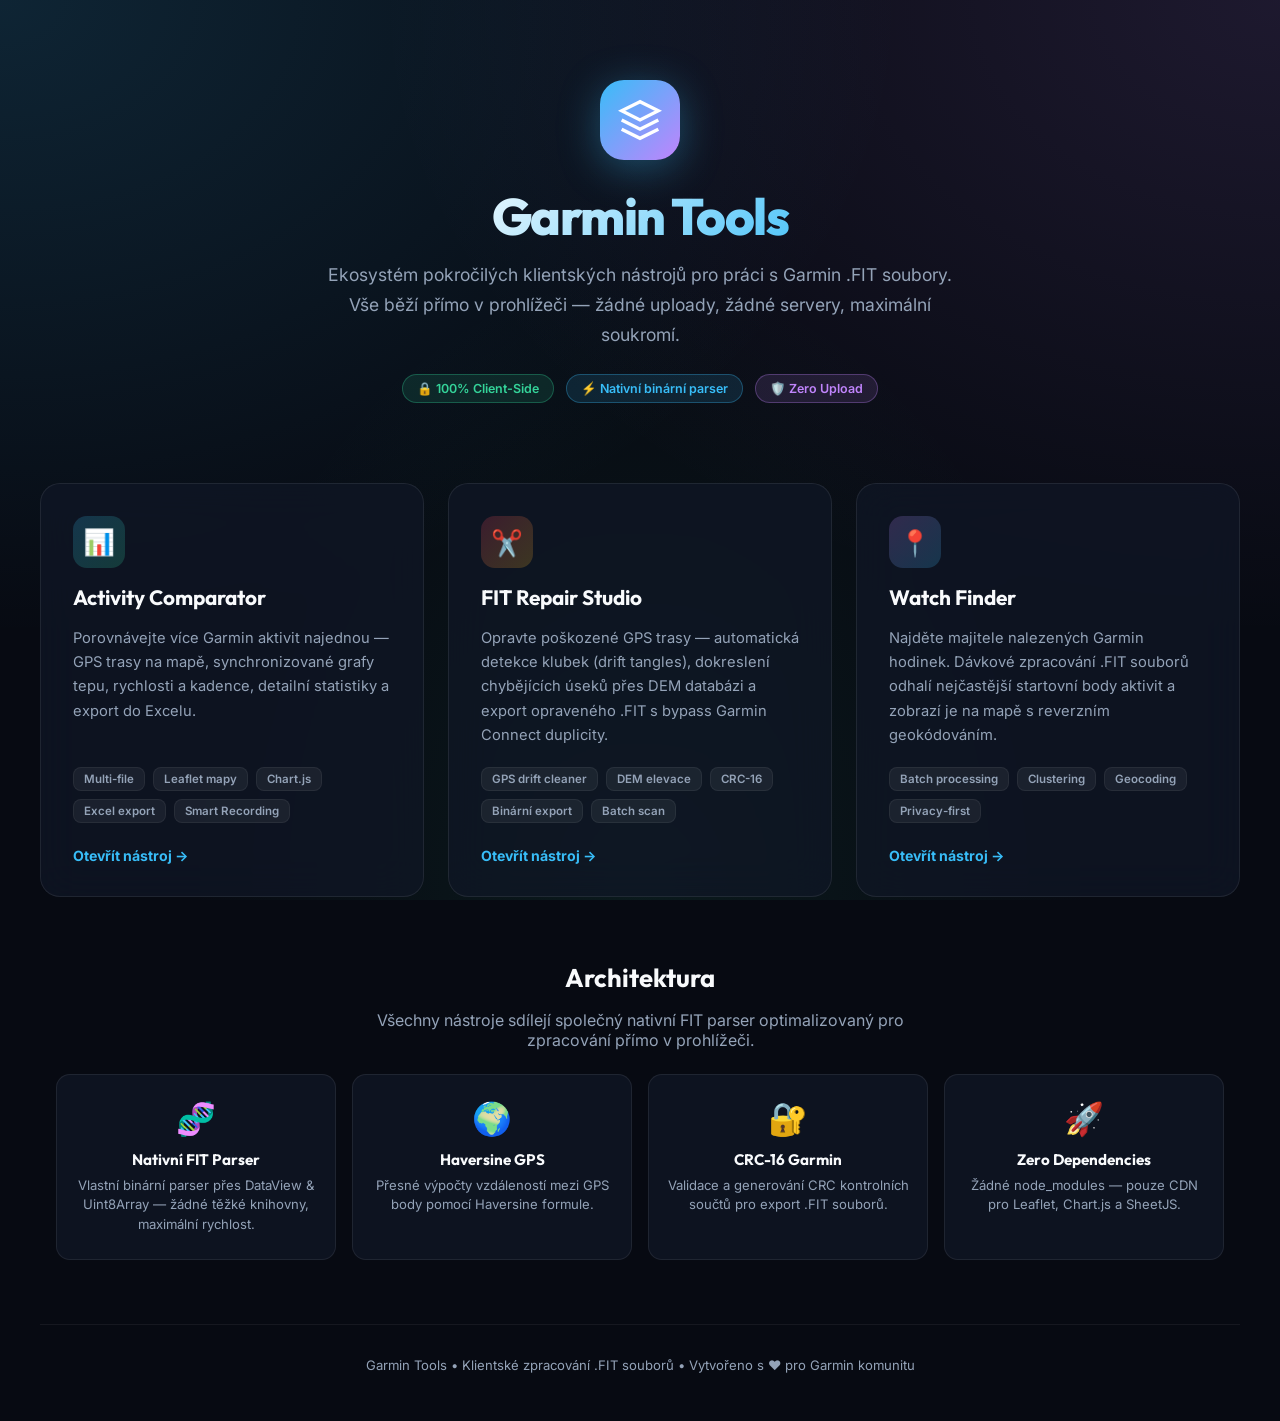
==== index.html @ b11eb636 "Initial commit: Consolidated Garmin Tools ecosystem" ====
<!DOCTYPE html>
<html lang="cs">
<head>
  <meta charset="UTF-8">
  <meta name="viewport" content="width=device-width, initial-scale=1.0">
  <title>Garmin Tools — Klientské nástroje pro .FIT soubory</title>
  <meta name="description" content="Garmin Tools: Ekosystém pokročilých klientských nástrojů pro práci s Garmin .FIT soubory. Porovnávání aktivit, oprava GPS tras, hledání majitele hodinek — vše 100% v prohlížeči.">

  <!-- Google Fonts: Inter & Outfit -->
  <link rel="preconnect" href="https://fonts.googleapis.com">
  <link rel="preconnect" href="https://fonts.gstatic.com" crossorigin>
  <link href="https://fonts.googleapis.com/css2?family=Inter:wght@300;400;500;600;700;800&family=Outfit:wght@400;600;700;800&display=swap" rel="stylesheet">

  <style>
    :root {
      --bg-dark: #070a12;
      --card-bg: rgba(17, 24, 39, 0.7);
      --card-border: rgba(255, 255, 255, 0.08);
      --card-border-hover: rgba(56, 189, 248, 0.4);
      --text-main: #f8fafc;
      --text-muted: #94a3b8;
      --primary: #38bdf8;
      --accent-green: #34d399;
      --accent-purple: #c084fc;
      --accent-rose: #f43f5e;
      --accent-amber: #fbbf24;
      --radius: 20px;
    }

    * { box-sizing: border-box; margin: 0; padding: 0; }

    body {
      font-family: 'Inter', -apple-system, BlinkMacSystemFont, sans-serif;
      background-color: var(--bg-dark);
      background-image:
        radial-gradient(at 0% 0%, rgba(56, 189, 248, 0.15) 0px, transparent 50%),
        radial-gradient(at 100% 0%, rgba(192, 132, 252, 0.12) 0px, transparent 50%),
        radial-gradient(at 50% 100%, rgba(52, 211, 153, 0.08) 0px, transparent 50%);
      background-attachment: fixed;
      color: var(--text-main);
      min-height: 100vh;
      display: flex;
      flex-direction: column;
      align-items: center;
      padding: 2rem 1rem;
      -webkit-font-smoothing: antialiased;
    }

    h1, h2, h3, h4 { font-family: 'Outfit', sans-serif; }

    .container {
      width: 100%;
      max-width: 1200px;
      display: flex;
      flex-direction: column;
      gap: 3rem;
    }

    /* === HERO === */
    .hero {
      text-align: center;
      padding: 3rem 1rem 2rem;
      animation: fadeInUp 0.6s ease-out;
    }

    .hero-logo {
      width: 80px;
      height: 80px;
      margin: 0 auto 1.5rem;
      background: linear-gradient(135deg, var(--primary), var(--accent-purple));
      border-radius: 24px;
      display: flex;
      align-items: center;
      justify-content: center;
      box-shadow: 0 8px 40px rgba(56, 189, 248, 0.35);
      animation: pulse-glow 3s ease-in-out infinite;
    }

    .hero-logo svg {
      width: 44px;
      height: 44px;
      fill: none;
      stroke: white;
      stroke-width: 1.8;
    }

    .hero h1 {
      font-size: clamp(2rem, 5vw, 3.2rem);
      font-weight: 800;
      letter-spacing: -0.03em;
      background: linear-gradient(135deg, #ffffff 30%, var(--primary) 70%, var(--accent-purple) 100%);
      -webkit-background-clip: text;
      -webkit-text-fill-color: transparent;
      background-clip: text;
      margin-bottom: 0.75rem;
    }

    .hero p {
      font-size: 1.1rem;
      color: var(--text-muted);
      max-width: 640px;
      margin: 0 auto;
      line-height: 1.7;
    }

    /* === BADGES === */
    .badges {
      display: flex;
      justify-content: center;
      gap: 0.75rem;
      flex-wrap: wrap;
      margin-top: 1.5rem;
    }

    .badge {
      font-size: 0.78rem;
      font-weight: 600;
      padding: 6px 14px;
      border-radius: 20px;
      display: inline-flex;
      align-items: center;
      gap: 6px;
      border: 1px solid;
    }

    .badge-green {
      background: rgba(52, 211, 153, 0.12);
      color: var(--accent-green);
      border-color: rgba(52, 211, 153, 0.3);
    }

    .badge-blue {
      background: rgba(56, 189, 248, 0.12);
      color: var(--primary);
      border-color: rgba(56, 189, 248, 0.3);
    }

    .badge-purple {
      background: rgba(192, 132, 252, 0.12);
      color: var(--accent-purple);
      border-color: rgba(192, 132, 252, 0.3);
    }

    /* === TOOL CARDS === */
    .tools-grid {
      display: grid;
      grid-template-columns: repeat(auto-fit, minmax(340px, 1fr));
      gap: 1.5rem;
    }

    .tool-card {
      position: relative;
      background: var(--card-bg);
      backdrop-filter: blur(20px);
      -webkit-backdrop-filter: blur(20px);
      border: 1px solid var(--card-border);
      border-radius: var(--radius);
      padding: 2rem;
      text-decoration: none;
      color: var(--text-main);
      transition: all 0.35s cubic-bezier(0.4, 0, 0.2, 1);
      overflow: hidden;
      display: flex;
      flex-direction: column;
      gap: 1rem;
      animation: fadeInUp 0.6s ease-out backwards;
    }

    .tool-card:nth-child(1) { animation-delay: 0.1s; }
    .tool-card:nth-child(2) { animation-delay: 0.2s; }
    .tool-card:nth-child(3) { animation-delay: 0.3s; }

    .tool-card::before {
      content: '';
      position: absolute;
      top: 0;
      left: 0;
      right: 0;
      height: 3px;
      border-radius: var(--radius) var(--radius) 0 0;
      opacity: 0;
      transition: opacity 0.35s ease;
    }

    .tool-card:hover {
      border-color: var(--card-border-hover);
      transform: translateY(-6px);
      box-shadow: 0 20px 60px rgba(0, 0, 0, 0.4);
    }

    .tool-card:hover::before {
      opacity: 1;
    }

    .tool-card.comparator::before { background: linear-gradient(90deg, var(--primary), var(--accent-green)); }
    .tool-card.repair::before { background: linear-gradient(90deg, var(--accent-rose), var(--accent-amber)); }
    .tool-card.finder::before { background: linear-gradient(90deg, var(--accent-purple), var(--primary)); }

    .tool-icon {
      width: 52px;
      height: 52px;
      border-radius: 14px;
      display: flex;
      align-items: center;
      justify-content: center;
      font-size: 1.6rem;
    }

    .tool-icon.comparator { background: linear-gradient(135deg, rgba(56, 189, 248, 0.2), rgba(52, 211, 153, 0.2)); }
    .tool-icon.repair { background: linear-gradient(135deg, rgba(244, 63, 94, 0.2), rgba(251, 191, 36, 0.2)); }
    .tool-icon.finder { background: linear-gradient(135deg, rgba(192, 132, 252, 0.2), rgba(56, 189, 248, 0.2)); }

    .tool-card h3 {
      font-size: 1.3rem;
      font-weight: 700;
    }

    .tool-card p {
      font-size: 0.92rem;
      color: var(--text-muted);
      line-height: 1.65;
      flex: 1;
    }

    .tool-features {
      display: flex;
      flex-wrap: wrap;
      gap: 0.5rem;
      margin-top: 0.25rem;
    }

    .feature-tag {
      font-size: 0.72rem;
      font-weight: 600;
      padding: 4px 10px;
      border-radius: 8px;
      background: rgba(255, 255, 255, 0.06);
      color: var(--text-muted);
      border: 1px solid rgba(255, 255, 255, 0.06);
    }

    .tool-cta {
      display: inline-flex;
      align-items: center;
      gap: 0.5rem;
      font-size: 0.88rem;
      font-weight: 700;
      color: var(--primary);
      margin-top: 0.5rem;
      transition: gap 0.2s ease;
    }

    .tool-card:hover .tool-cta {
      gap: 0.85rem;
    }

    /* === ARCHITECTURE SECTION === */
    .arch-section {
      text-align: center;
      padding: 1rem;
    }

    .arch-section h2 {
      font-size: 1.6rem;
      font-weight: 700;
      margin-bottom: 1rem;
    }

    .arch-grid {
      display: grid;
      grid-template-columns: repeat(auto-fit, minmax(200px, 1fr));
      gap: 1rem;
      margin-top: 1.5rem;
    }

    .arch-item {
      background: var(--card-bg);
      border: 1px solid var(--card-border);
      border-radius: 14px;
      padding: 1.5rem 1rem;
      text-align: center;
    }

    .arch-item .arch-icon {
      font-size: 2rem;
      margin-bottom: 0.75rem;
    }

    .arch-item h4 {
      font-size: 0.95rem;
      font-weight: 700;
      margin-bottom: 0.4rem;
    }

    .arch-item p {
      font-size: 0.82rem;
      color: var(--text-muted);
      line-height: 1.5;
    }

    /* === FOOTER === */
    footer {
      text-align: center;
      font-size: 0.82rem;
      color: var(--text-muted);
      padding: 2rem 1rem 1rem;
      border-top: 1px solid rgba(255, 255, 255, 0.06);
    }

    footer a {
      color: var(--primary);
      text-decoration: none;
    }

    footer a:hover {
      text-decoration: underline;
    }

    /* === ANIMATIONS === */
    @keyframes fadeInUp {
      from { opacity: 0; transform: translateY(24px); }
      to { opacity: 1; transform: translateY(0); }
    }

    @keyframes pulse-glow {
      0%, 100% { box-shadow: 0 8px 40px rgba(56, 189, 248, 0.35); }
      50% { box-shadow: 0 8px 60px rgba(56, 189, 248, 0.55), 0 0 80px rgba(192, 132, 252, 0.2); }
    }

    /* === RESPONSIVE === */
    @media (max-width: 768px) {
      .tools-grid { grid-template-columns: 1fr; }
      .arch-grid { grid-template-columns: repeat(2, 1fr); }
    }

    @media (max-width: 480px) {
      .arch-grid { grid-template-columns: 1fr; }
      .hero { padding: 2rem 0.5rem 1rem; }
    }
  </style>
</head>
<body>

  <div class="container">

    <!-- HERO -->
    <section class="hero">
      <div class="hero-logo">
        <svg viewBox="0 0 24 24">
          <path d="M12 2L2 7l10 5 10-5-10-5z"/>
          <path d="M2 17l10 5 10-5"/>
          <path d="M2 12l10 5 10-5"/>
        </svg>
      </div>
      <h1>Garmin Tools</h1>
      <p>Ekosystém pokročilých klientských nástrojů pro práci s Garmin .FIT soubory. Vše běží přímo v prohlížeči — žádné uploady, žádné servery, maximální soukromí.</p>

      <div class="badges">
        <span class="badge badge-green">🔒 100% Client-Side</span>
        <span class="badge badge-blue">⚡ Nativní binární parser</span>
        <span class="badge badge-purple">🛡️ Zero Upload</span>
      </div>
    </section>

    <!-- TOOL CARDS -->
    <section class="tools-grid">

      <!-- Activity Comparator -->
      <a href="apps/activity-comparator/index.html" class="tool-card comparator">
        <div class="tool-icon comparator">📊</div>
        <h3>Activity Comparator</h3>
        <p>Porovnávejte více Garmin aktivit najednou — GPS trasy na mapě, synchronizované grafy tepu, rychlosti a kadence, detailní statistiky a export do Excelu.</p>
        <div class="tool-features">
          <span class="feature-tag">Multi-file</span>
          <span class="feature-tag">Leaflet mapy</span>
          <span class="feature-tag">Chart.js</span>
          <span class="feature-tag">Excel export</span>
          <span class="feature-tag">Smart Recording</span>
        </div>
        <span class="tool-cta">Otevřít nástroj →</span>
      </a>

      <!-- FIT Repair Studio -->
      <a href="apps/fit-repair-studio/index.html" class="tool-card repair">
        <div class="tool-icon repair">✂️</div>
        <h3>FIT Repair Studio</h3>
        <p>Opravte poškozené GPS trasy — automatická detekce klubek (drift tangles), dokreslení chybějících úseků přes DEM databázi a export opraveného .FIT s bypass Garmin Connect duplicity.</p>
        <div class="tool-features">
          <span class="feature-tag">GPS drift cleaner</span>
          <span class="feature-tag">DEM elevace</span>
          <span class="feature-tag">CRC-16</span>
          <span class="feature-tag">Binární export</span>
          <span class="feature-tag">Batch scan</span>
        </div>
        <span class="tool-cta">Otevřít nástroj →</span>
      </a>

      <!-- Watch Finder -->
      <a href="apps/watch-finder/index.html" class="tool-card finder">
        <div class="tool-icon finder">📍</div>
        <h3>Watch Finder</h3>
        <p>Najděte majitele nalezených Garmin hodinek. Dávkové zpracování .FIT souborů odhalí nejčastější startovní body aktivit a zobrazí je na mapě s reverzním geokódováním.</p>
        <div class="tool-features">
          <span class="feature-tag">Batch processing</span>
          <span class="feature-tag">Clustering</span>
          <span class="feature-tag">Geocoding</span>
          <span class="feature-tag">Privacy-first</span>
        </div>
        <span class="tool-cta">Otevřít nástroj →</span>
      </a>

    </section>

    <!-- ARCHITECTURE SECTION -->
    <section class="arch-section">
      <h2>Architektura</h2>
      <p style="color: var(--text-muted); max-width: 560px; margin: 0 auto;">Všechny nástroje sdílejí společný nativní FIT parser optimalizovaný pro zpracování přímo v prohlížeči.</p>

      <div class="arch-grid">
        <div class="arch-item">
          <div class="arch-icon">🧬</div>
          <h4>Nativní FIT Parser</h4>
          <p>Vlastní binární parser přes DataView & Uint8Array — žádné těžké knihovny, maximální rychlost.</p>
        </div>
        <div class="arch-item">
          <div class="arch-icon">🌍</div>
          <h4>Haversine GPS</h4>
          <p>Přesné výpočty vzdáleností mezi GPS body pomocí Haversine formule.</p>
        </div>
        <div class="arch-item">
          <div class="arch-icon">🔐</div>
          <h4>CRC-16 Garmin</h4>
          <p>Validace a generování CRC kontrolních součtů pro export .FIT souborů.</p>
        </div>
        <div class="arch-item">
          <div class="arch-icon">🚀</div>
          <h4>Zero Dependencies</h4>
          <p>Žádné node_modules — pouze CDN pro Leaflet, Chart.js a SheetJS.</p>
        </div>
      </div>
    </section>

    <!-- FOOTER -->
    <footer>
      Garmin Tools &bull; Klientské zpracování .FIT souborů &bull; Vytvořeno s ❤️ pro Garmin komunitu
    </footer>

  </div>

</body>
</html>
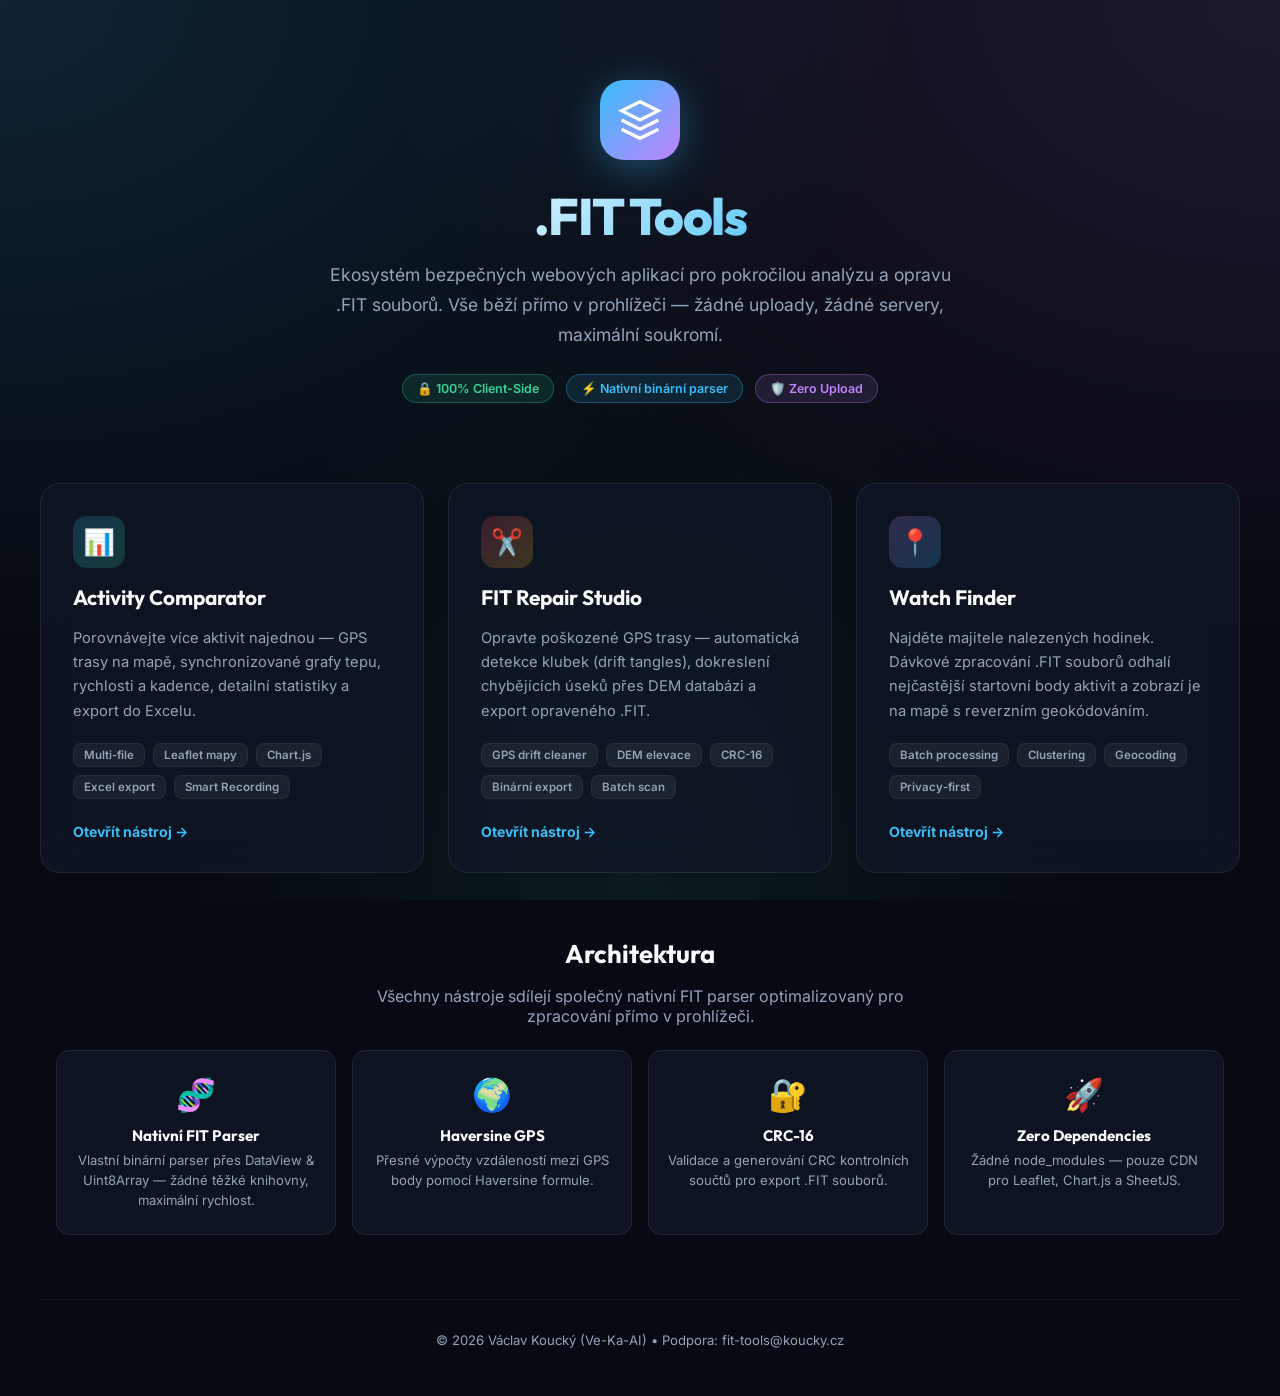
==== commit 15bb809d: "UI unification and i18n fixes for Hub, Comparator, and Repair Studio" ====
--- a/index.html
+++ b/index.html
@@ -3,8 +3,9 @@
 <head>
   <meta charset="UTF-8">
   <meta name="viewport" content="width=device-width, initial-scale=1.0">
-  <title>Garmin Tools — Klientské nástroje pro .FIT soubory</title>
-  <meta name="description" content="Garmin Tools: Ekosystém pokročilých klientských nástrojů pro práci s Garmin .FIT soubory. Porovnávání aktivit, oprava GPS tras, hledání majitele hodinek — vše 100% v prohlížeči.">
+  <title>.FIT Tools — Klientské nástroje pro .FIT soubory</title>
+  <link rel="icon" type="image/svg+xml" href="shared/favicon.svg">
+  <meta name="description" content=".FIT Tools: Ekosystém pokročilých klientských nástrojů pro práci s .FIT soubory. Porovnávání aktivit, oprava GPS tras, hledání majitele hodinek — vše 100% v prohlížeči.">
 
   <!-- Google Fonts: Inter & Outfit -->
   <link rel="preconnect" href="https://fonts.googleapis.com">
@@ -352,8 +353,8 @@
           <path d="M2 12l10 5 10-5"/>
         </svg>
       </div>
-      <h1>Garmin Tools</h1>
-      <p>Ekosystém pokročilých klientských nástrojů pro práci s Garmin .FIT soubory. Vše běží přímo v prohlížeči — žádné uploady, žádné servery, maximální soukromí.</p>
+      <h1>.FIT Tools</h1>
+      <p>Ekosystém bezpečných webových aplikací pro pokročilou analýzu a opravu .FIT souborů. Vše běží přímo v prohlížeči — žádné uploady, žádné servery, maximální soukromí.</p>
 
       <div class="badges">
         <span class="badge badge-green">🔒 100% Client-Side</span>
@@ -369,7 +370,7 @@
       <a href="apps/activity-comparator/index.html" class="tool-card comparator">
         <div class="tool-icon comparator">📊</div>
         <h3>Activity Comparator</h3>
-        <p>Porovnávejte více Garmin aktivit najednou — GPS trasy na mapě, synchronizované grafy tepu, rychlosti a kadence, detailní statistiky a export do Excelu.</p>
+        <p>Porovnávejte více aktivit najednou — GPS trasy na mapě, synchronizované grafy tepu, rychlosti a kadence, detailní statistiky a export do Excelu.</p>
         <div class="tool-features">
           <span class="feature-tag">Multi-file</span>
           <span class="feature-tag">Leaflet mapy</span>
@@ -384,7 +385,7 @@
       <a href="apps/fit-repair-studio/index.html" class="tool-card repair">
         <div class="tool-icon repair">✂️</div>
         <h3>FIT Repair Studio</h3>
-        <p>Opravte poškozené GPS trasy — automatická detekce klubek (drift tangles), dokreslení chybějících úseků přes DEM databázi a export opraveného .FIT s bypass Garmin Connect duplicity.</p>
+        <p>Opravte poškozené GPS trasy — automatická detekce klubek (drift tangles), dokreslení chybějících úseků přes DEM databázi a export opraveného .FIT.</p>
         <div class="tool-features">
           <span class="feature-tag">GPS drift cleaner</span>
           <span class="feature-tag">DEM elevace</span>
@@ -399,7 +400,7 @@
       <a href="apps/watch-finder/index.html" class="tool-card finder">
         <div class="tool-icon finder">📍</div>
         <h3>Watch Finder</h3>
-        <p>Najděte majitele nalezených Garmin hodinek. Dávkové zpracování .FIT souborů odhalí nejčastější startovní body aktivit a zobrazí je na mapě s reverzním geokódováním.</p>
+        <p>Najděte majitele nalezených hodinek. Dávkové zpracování .FIT souborů odhalí nejčastější startovní body aktivit a zobrazí je na mapě s reverzním geokódováním.</p>
         <div class="tool-features">
           <span class="feature-tag">Batch processing</span>
           <span class="feature-tag">Clustering</span>
@@ -429,7 +430,7 @@
         </div>
         <div class="arch-item">
           <div class="arch-icon">🔐</div>
-          <h4>CRC-16 Garmin</h4>
+          <h4>CRC-16</h4>
           <p>Validace a generování CRC kontrolních součtů pro export .FIT souborů.</p>
         </div>
         <div class="arch-item">
@@ -442,8 +443,8 @@
 
     <!-- FOOTER -->
     <footer>
-      Garmin Tools &bull; Klientské zpracování .FIT souborů &bull; Vytvořeno s ❤️ pro Garmin komunitu
-    </footer>
+    &copy; 2026 Václav Koucký (Ve-Ka-AI) &bull; Podpora: fit-tools@koucky.cz
+  </footer>
 
   </div>
 
